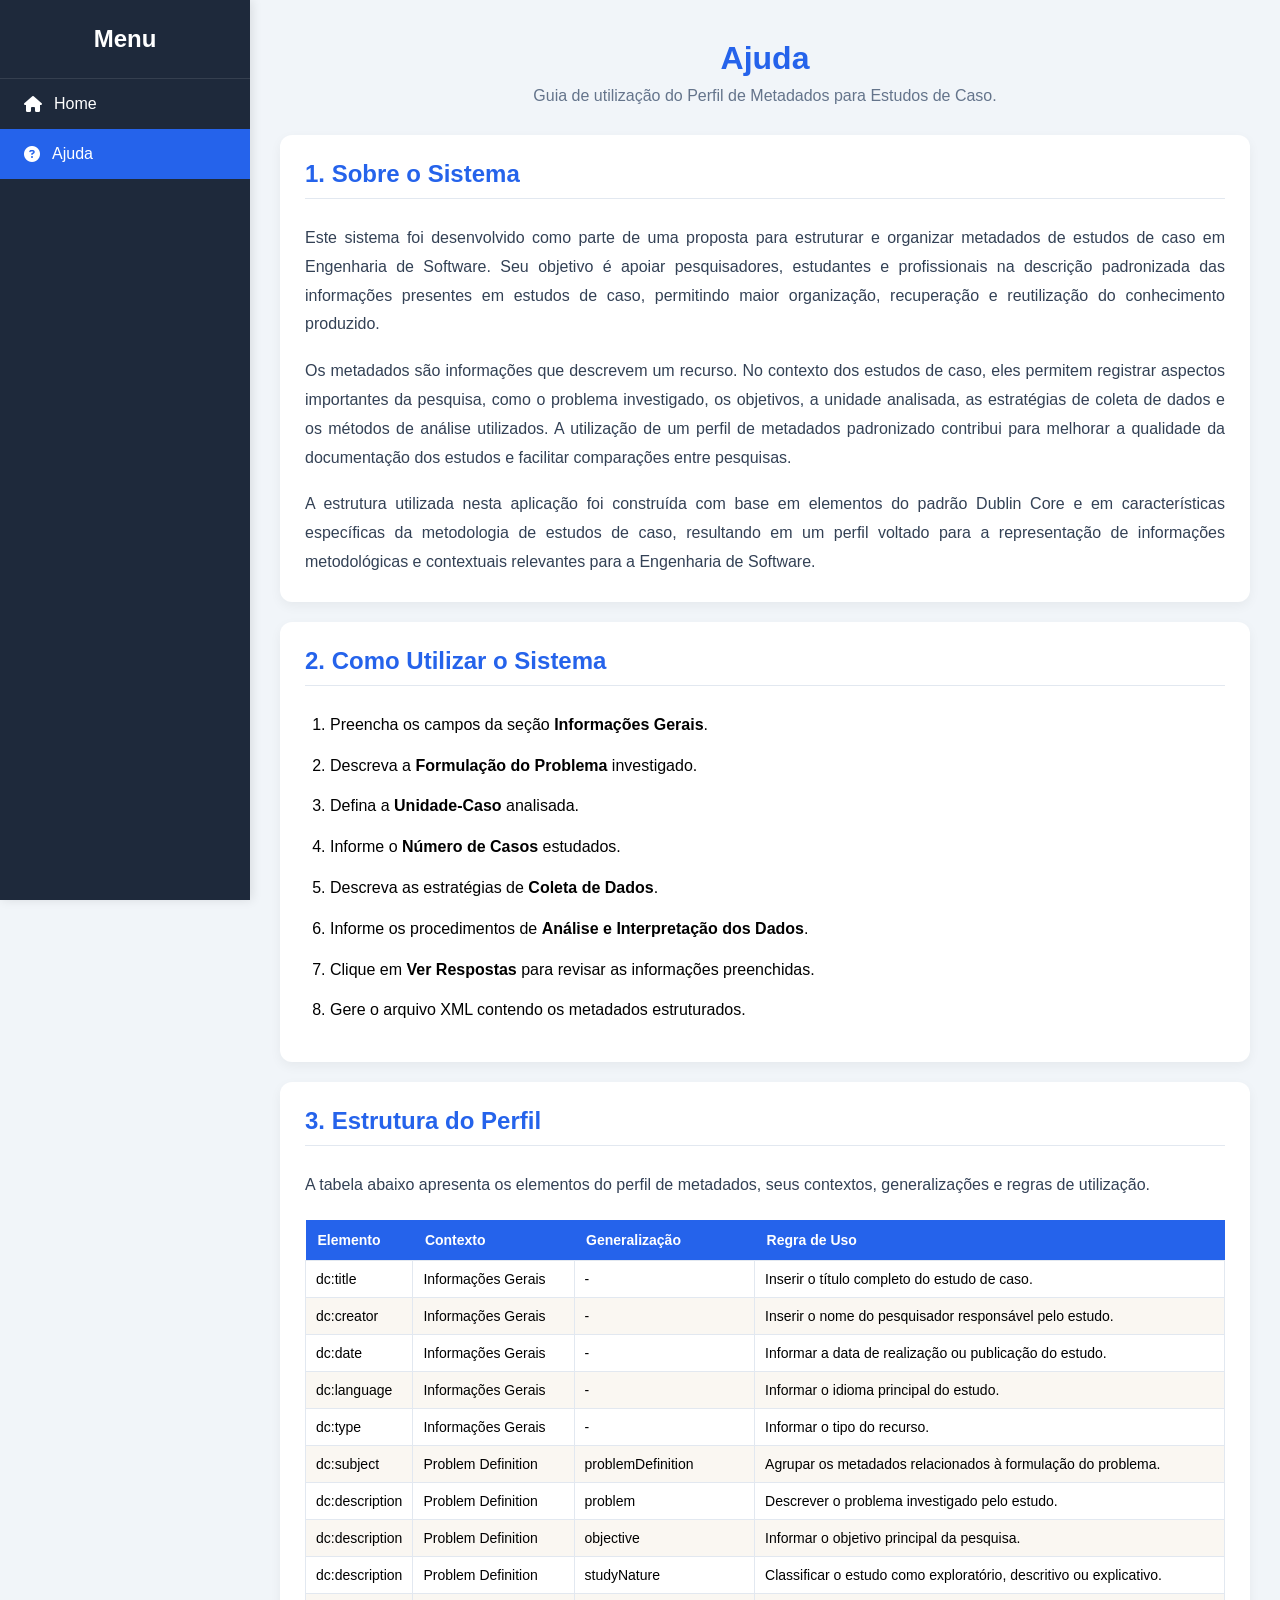
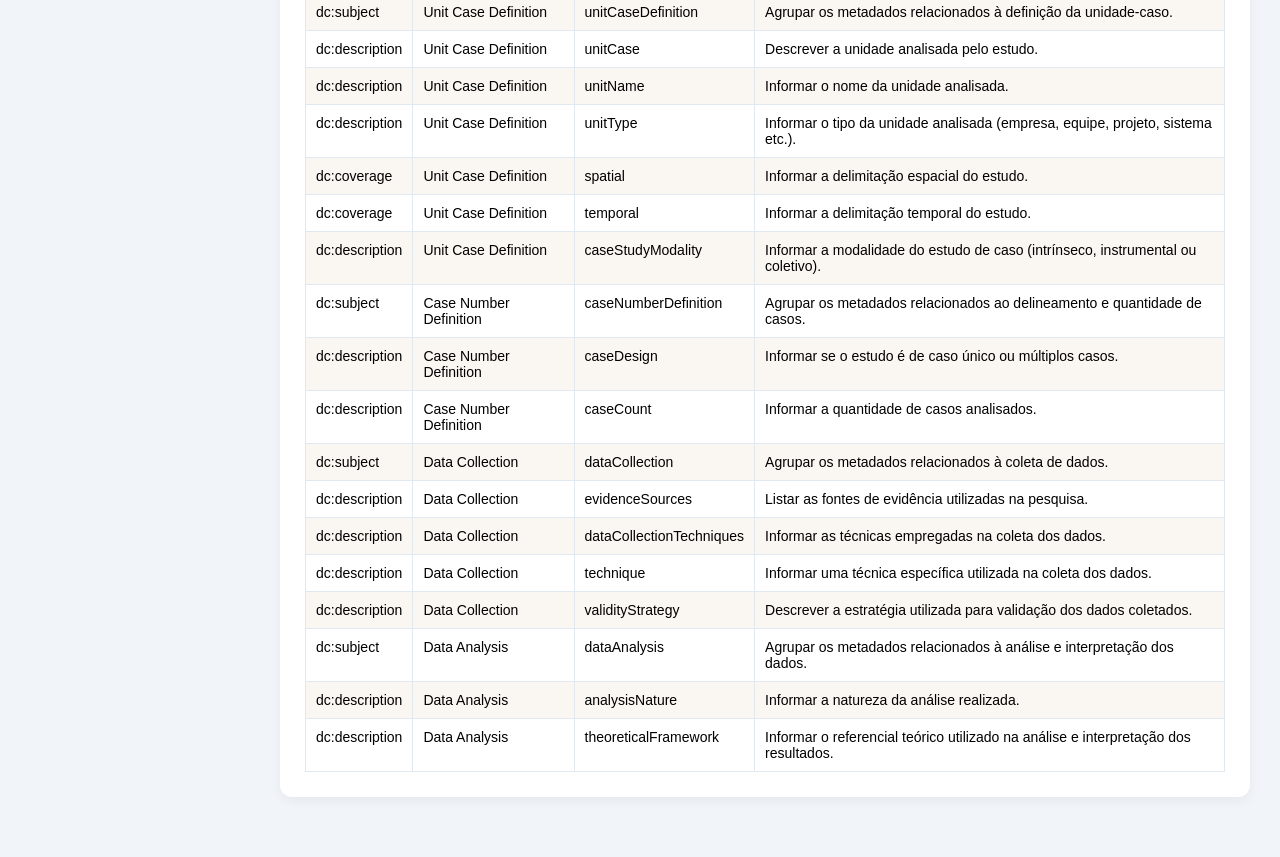
==== ajuda.html @ e1f55492 "add menu lateral e pagina de ajuda" ====
<!DOCTYPE html>
<html lang="pt-BR">

<head>
  <meta charset="UTF-8">
  <meta name="viewport" content="width=device-width, initial-scale=1.0">
  <title>Ajuda - Perfil de Metadados</title>

  <link rel="stylesheet" href="css/styles.css">
  <link rel="stylesheet" href="https://cdnjs.cloudflare.com/ajax/libs/font-awesome/6.5.1/css/all.min.css">
</head>

<body>

  <div class="sidebar">
    <h2>Menu</h2>
    <a href="index.html">
      <i class="fa-solid fa-house"></i>
      Home
    </a>
    <a href="ajuda.html" class="active">
      <i class="fa-solid fa-circle-question"></i>
      Ajuda
    </a>
  </div>

  <div class="main-content">
    <div class="container">

      <header>
        <h1>Ajuda</h1>
        <p>Guia de utilização do Perfil de Metadados para Estudos de Caso.</p>
      </header>

      <!-- SOBRE O SISTEMA -->
      <section class="card">
        <h2>1. Sobre o Sistema</h2>
        <p>
          Este sistema foi desenvolvido como parte de uma proposta para estruturar e organizar
          metadados de estudos de caso em Engenharia de Software. Seu objetivo é apoiar
          pesquisadores, estudantes e profissionais na descrição padronizada das informações
          presentes em estudos de caso, permitindo maior organização, recuperação e reutilização
          do conhecimento produzido.
        </p>
        <br>
        <p>
          Os metadados são informações que descrevem um recurso. No contexto dos estudos de caso,
          eles permitem registrar aspectos importantes da pesquisa, como o problema investigado,
          os objetivos, a unidade analisada, as estratégias de coleta de dados e os métodos de
          análise utilizados. A utilização de um perfil de metadados padronizado contribui para
          melhorar a qualidade da documentação dos estudos e facilitar comparações entre pesquisas.
        </p>
        <br>
        <p>
          A estrutura utilizada nesta aplicação foi construída com base em elementos do padrão
          Dublin Core e em características específicas da metodologia de estudos de caso,
          resultando em um perfil voltado para a representação de informações metodológicas e
          contextuais relevantes para a Engenharia de Software.
        </p>
      </section>

      <!-- COMO UTILIZAR -->
      <section class="card">
        <h2>2. Como Utilizar o Sistema</h2>
        <ol class="help-list">
          <li>Preencha os campos da seção <strong>Informações Gerais</strong>.</li>
          <li>Descreva a <strong>Formulação do Problema</strong> investigado.</li>
          <li>Defina a <strong>Unidade-Caso</strong> analisada.</li>
          <li>Informe o <strong>Número de Casos</strong> estudados.</li>
          <li>Descreva as estratégias de <strong>Coleta de Dados</strong>.</li>
          <li>Informe os procedimentos de <strong>Análise e Interpretação dos Dados</strong>.</li>
          <li>Clique em <strong>Ver Respostas</strong> para revisar as informações preenchidas.</li>
          <li>Gere o arquivo XML contendo os metadados estruturados.</li>
        </ol>
      </section>

      <!-- ESTRUTURA DO PERFIL -->
      <section class="card">
        <h2>3. Estrutura do Perfil</h2>
        <p>
          A tabela abaixo apresenta os elementos do perfil de metadados, seus contextos,
          generalizações e regras de utilização.
        </p>

        <table class="help-table">
          <thead>
            <tr>
              <th>Elemento</th>
              <th>Contexto</th>
              <th>Generalização</th>
              <th>Regra de Uso</th>
            </tr>
          </thead>
          <tbody>
            <tr>
              <td>dc:title</td>
              <td>Informações Gerais</td>
              <td>-</td>
              <td>Inserir o título completo do estudo de caso.</td>
            </tr>
            <tr>
              <td>dc:creator</td>
              <td>Informações Gerais</td>
              <td>-</td>
              <td>Inserir o nome do pesquisador responsável pelo estudo.</td>
            </tr>
            <tr>
              <td>dc:date</td>
              <td>Informações Gerais</td>
              <td>-</td>
              <td>Informar a data de realização ou publicação do estudo.</td>
            </tr>
            <tr>
              <td>dc:language</td>
              <td>Informações Gerais</td>
              <td>-</td>
              <td>Informar o idioma principal do estudo.</td>
            </tr>
            <tr>
              <td>dc:type</td>
              <td>Informações Gerais</td>
              <td>-</td>
              <td>Informar o tipo do recurso.</td>
            </tr>
            <tr>
              <td>dc:subject</td>
              <td>Problem Definition</td>
              <td>problemDefinition</td>
              <td>Agrupar os metadados relacionados à formulação do problema.</td>
            </tr>
            <tr>
              <td>dc:description</td>
              <td>Problem Definition</td>
              <td>problem</td>
              <td>Descrever o problema investigado pelo estudo.</td>
            </tr>
            <tr>
              <td>dc:description</td>
              <td>Problem Definition</td>
              <td>objective</td>
              <td>Informar o objetivo principal da pesquisa.</td>
            </tr>
            <tr>
              <td>dc:description</td>
              <td>Problem Definition</td>
              <td>studyNature</td>
              <td>Classificar o estudo como exploratório, descritivo ou explicativo.</td>
            </tr>
            <tr>
              <td>dc:subject</td>
              <td>Unit Case Definition</td>
              <td>unitCaseDefinition</td>
              <td>Agrupar os metadados relacionados à definição da unidade-caso.</td>
            </tr>
            <tr>
              <td>dc:description</td>
              <td>Unit Case Definition</td>
              <td>unitCase</td>
              <td>Descrever a unidade analisada pelo estudo.</td>
            </tr>
            <tr>
              <td>dc:description</td>
              <td>Unit Case Definition</td>
              <td>unitName</td>
              <td>Informar o nome da unidade analisada.</td>
            </tr>
            <tr>
              <td>dc:description</td>
              <td>Unit Case Definition</td>
              <td>unitType</td>
              <td>Informar o tipo da unidade analisada (empresa, equipe, projeto, sistema etc.).</td>
            </tr>
            <tr>
              <td>dc:coverage</td>
              <td>Unit Case Definition</td>
              <td>spatial</td>
              <td>Informar a delimitação espacial do estudo.</td>
            </tr>
            <tr>
              <td>dc:coverage</td>
              <td>Unit Case Definition</td>
              <td>temporal</td>
              <td>Informar a delimitação temporal do estudo.</td>
            </tr>
            <tr>
              <td>dc:description</td>
              <td>Unit Case Definition</td>
              <td>caseStudyModality</td>
              <td>Informar a modalidade do estudo de caso (intrínseco, instrumental ou coletivo).</td>
            </tr>
            <tr>
              <td>dc:subject</td>
              <td>Case Number Definition</td>
              <td>caseNumberDefinition</td>
              <td>Agrupar os metadados relacionados ao delineamento e quantidade de casos.</td>
            </tr>
            <tr>
              <td>dc:description</td>
              <td>Case Number Definition</td>
              <td>caseDesign</td>
              <td>Informar se o estudo é de caso único ou múltiplos casos.</td>
            </tr>
            <tr>
              <td>dc:description</td>
              <td>Case Number Definition</td>
              <td>caseCount</td>
              <td>Informar a quantidade de casos analisados.</td>
            </tr>
            <tr>
              <td>dc:subject</td>
              <td>Data Collection</td>
              <td>dataCollection</td>
              <td>Agrupar os metadados relacionados à coleta de dados.</td>
            </tr>
            <tr>
              <td>dc:description</td>
              <td>Data Collection</td>
              <td>evidenceSources</td>
              <td>Listar as fontes de evidência utilizadas na pesquisa.</td>
            </tr>
            <tr>
              <td>dc:description</td>
              <td>Data Collection</td>
              <td>dataCollectionTechniques</td>
              <td>Informar as técnicas empregadas na coleta dos dados.</td>
            </tr>
            <tr>
              <td>dc:description</td>
              <td>Data Collection</td>
              <td>technique</td>
              <td>Informar uma técnica específica utilizada na coleta dos dados.</td>
            </tr>
            <tr>
              <td>dc:description</td>
              <td>Data Collection</td>
              <td>validityStrategy</td>
              <td>Descrever a estratégia utilizada para validação dos dados coletados.</td>
            </tr>
            <tr>
              <td>dc:subject</td>
              <td>Data Analysis</td>
              <td>dataAnalysis</td>
              <td>Agrupar os metadados relacionados à análise e interpretação dos dados.</td>
            </tr>
            <tr>
              <td>dc:description</td>
              <td>Data Analysis</td>
              <td>analysisNature</td>
              <td>Informar a natureza da análise realizada.</td>
            </tr>
            <tr>
              <td>dc:description</td>
              <td>Data Analysis</td>
              <td>theoreticalFramework</td>
              <td>Informar o referencial teórico utilizado na análise e interpretação dos resultados.</td>
            </tr>
          </tbody>
        </table>
      </section>

    </div>
  </div>

</body>

</html>
---- css/styles.css ----
*{
    margin:0;
    padding:0;
    box-sizing:border-box;
    font-family:Segoe UI, sans-serif;
}

/* ================================= */
/* BODY */
/* ================================= */

body{
    background:#f1f5f9;
    margin:0;
    padding:0;
}

/* ================================= */
/* MENU LATERAL */
/* ================================= */

.sidebar{
    position:fixed;
    left:0;
    top:0;
    width:250px;
    height:100vh;
    background:#1e293b;
    box-shadow:2px 0 10px rgba(0,0,0,.1);
    z-index:1000;
}

.sidebar h2{
    color:white;
    text-align:center;
    padding:25px 15px;
    border-bottom:1px solid rgba(255,255,255,.1);
}

.sidebar a{
    display:flex;
    align-items:center;
    gap:12px;

    color:white;
    text-decoration:none;

    padding:16px 24px;

    transition:.3s;
}

.sidebar a:hover{
    background:#334155;
}

.sidebar a.active{
    background:#2563eb;
}

/* ================================= */
/* CONTEÚDO PRINCIPAL */
/* ================================= */

.main-content{
    margin-left:250px;
    padding:40px 30px;
}

.container{
    max-width:1100px;
    margin:0 auto;
}

/* ================================= */
/* CABEÇALHO */
/* ================================= */

header{
    text-align:center;
    margin-bottom:30px;
}

header h1{
    color:#2563eb;
    margin-bottom:10px;
}

header p{
    color:#64748b;
}

/* ================================= */
/* CARDS */
/* ================================= */

.card{
    background:white;
    border-radius:12px;
    padding:25px;
    margin-bottom:20px;

    box-shadow:
    0 4px 12px rgba(0,0,0,.05);
}

.card h2{
    color:#2563eb;
    margin-bottom:25px;
    border-bottom:1px solid #e2e8f0;
    padding-bottom:10px;
}

.card p{
    color:#334155;
    line-height:1.8;
    text-align:justify;
}

/* ================================= */
/* CAMPOS */
/* ================================= */

.field{
    margin-bottom:22px;
}

label{
    display:flex;
    align-items:center;
    gap:8px;

    font-weight:600;
    margin-bottom:8px;
}

input,
select,
textarea{

    width:100%;

    padding:12px;

    border:1px solid #cbd5e1;

    border-radius:8px;

    font-size:14px;
}

textarea{
    min-height:120px;
    resize:vertical;
}

input:focus,
select:focus,
textarea:focus{

    outline:none;

    border-color:#2563eb;

    box-shadow:0 0 0 3px rgba(37,99,235,.15);
}

/* ================================= */
/* BOTÕES */
/* ================================= */

.actions{
    display:flex;
    justify-content:center;
    gap:15px;
    flex-wrap:wrap;

    margin-top:35px;
    margin-bottom:50px;
}

.actions button{

    border:none;

    padding:15px 40px;

    border-radius:8px;

    cursor:pointer;

    font-size:16px;
    font-weight:bold;

    transition:.3s;

    display:flex;
    align-items:center;
    gap:10px;
}

#verRespostas{
    background:#2563eb;
    color:white;
}

#verRespostas:hover{
    background:#1d4ed8;
    transform:translateY(-2px);
}

#generateXML{
    background:#16a34a;
    color:white;
}

#generateXML:hover{
    background:#15803d;
    transform:translateY(-2px);
}

#voltarFormulario{
    background:#2563eb;
    color:white;
}

#voltarFormulario:hover{
    background:#1d4ed8;
    transform:translateY(-2px);
}

/* ================================= */
/* TOOLTIP */
/* ================================= */

.tooltip{

    position:relative;

    color:#2563eb;

    cursor:pointer;
}

.tooltip i{
    font-size:14px;
}

.tooltip-text{

    visibility:hidden;

    opacity:0;

    position:absolute;

    width:260px;

    background:#1e293b;

    color:white;

    text-align:left;

    padding:10px;

    border-radius:8px;

    font-size:13px;
    font-weight:normal;

    left:50%;
    bottom:140%;

    transform:translateX(-50%);

    transition:.3s;

    z-index:999;
}

.tooltip:hover .tooltip-text{

    visibility:visible;
    opacity:1;
}

/* ================================= */
/* REVISÃO */
/* ================================= */

.review-container{

    background:white;

    padding:25px;

    border-radius:12px;

    box-shadow:
    0 4px 12px rgba(0,0,0,.05);

    margin-bottom:20px;
}

.review-container h2{

    color:#2563eb;

    margin-bottom:20px;
}

.review-field{
    margin-bottom:20px;
}

.review-field label{

    display:block;

    margin-bottom:6px;

    font-weight:600;

    color:#334155;
}

.review-field textarea{
    min-height:80px;
}

/* ================================= */
/* AJUDA */
/* ================================= */

.help-list{
    margin-left:25px;
    margin-top:15px;
}

.help-list li{
    margin-bottom:12px;
    line-height:1.8;
}

/* ================================= */
/* TABELA */
/* ================================= */

.help-table{
    width:100%;
    border-collapse:collapse;
    margin-top:20px;
    font-size:14px;
}

.help-table th{
    background:#2563eb;
    color:white;
    padding:12px;
    text-align:left;
}

.help-table td{
    border:1px solid #e2e8f0;
    padding:10px;
    vertical-align:top;
}

.help-table tr:nth-child(even){
    background:#faf7f2;
}

.help-table tr:hover{
    background:#fef3c7;
}

/* ================================= */
/* RESPONSIVIDADE */
/* ================================= */

@media(max-width:768px){

    .sidebar{
        width:100%;
        height:auto;
        position:relative;
    }

    .main-content{
        margin-left:0;
        padding:20px;
    }

    .actions{
        flex-direction:column;
    }

    .actions button{
        width:100%;
        justify-content:center;
    }

    .tooltip-text{
        width:220px;
    }

    .help-table{
        display:block;
        overflow-x:auto;
        white-space:nowrap;
    }
}
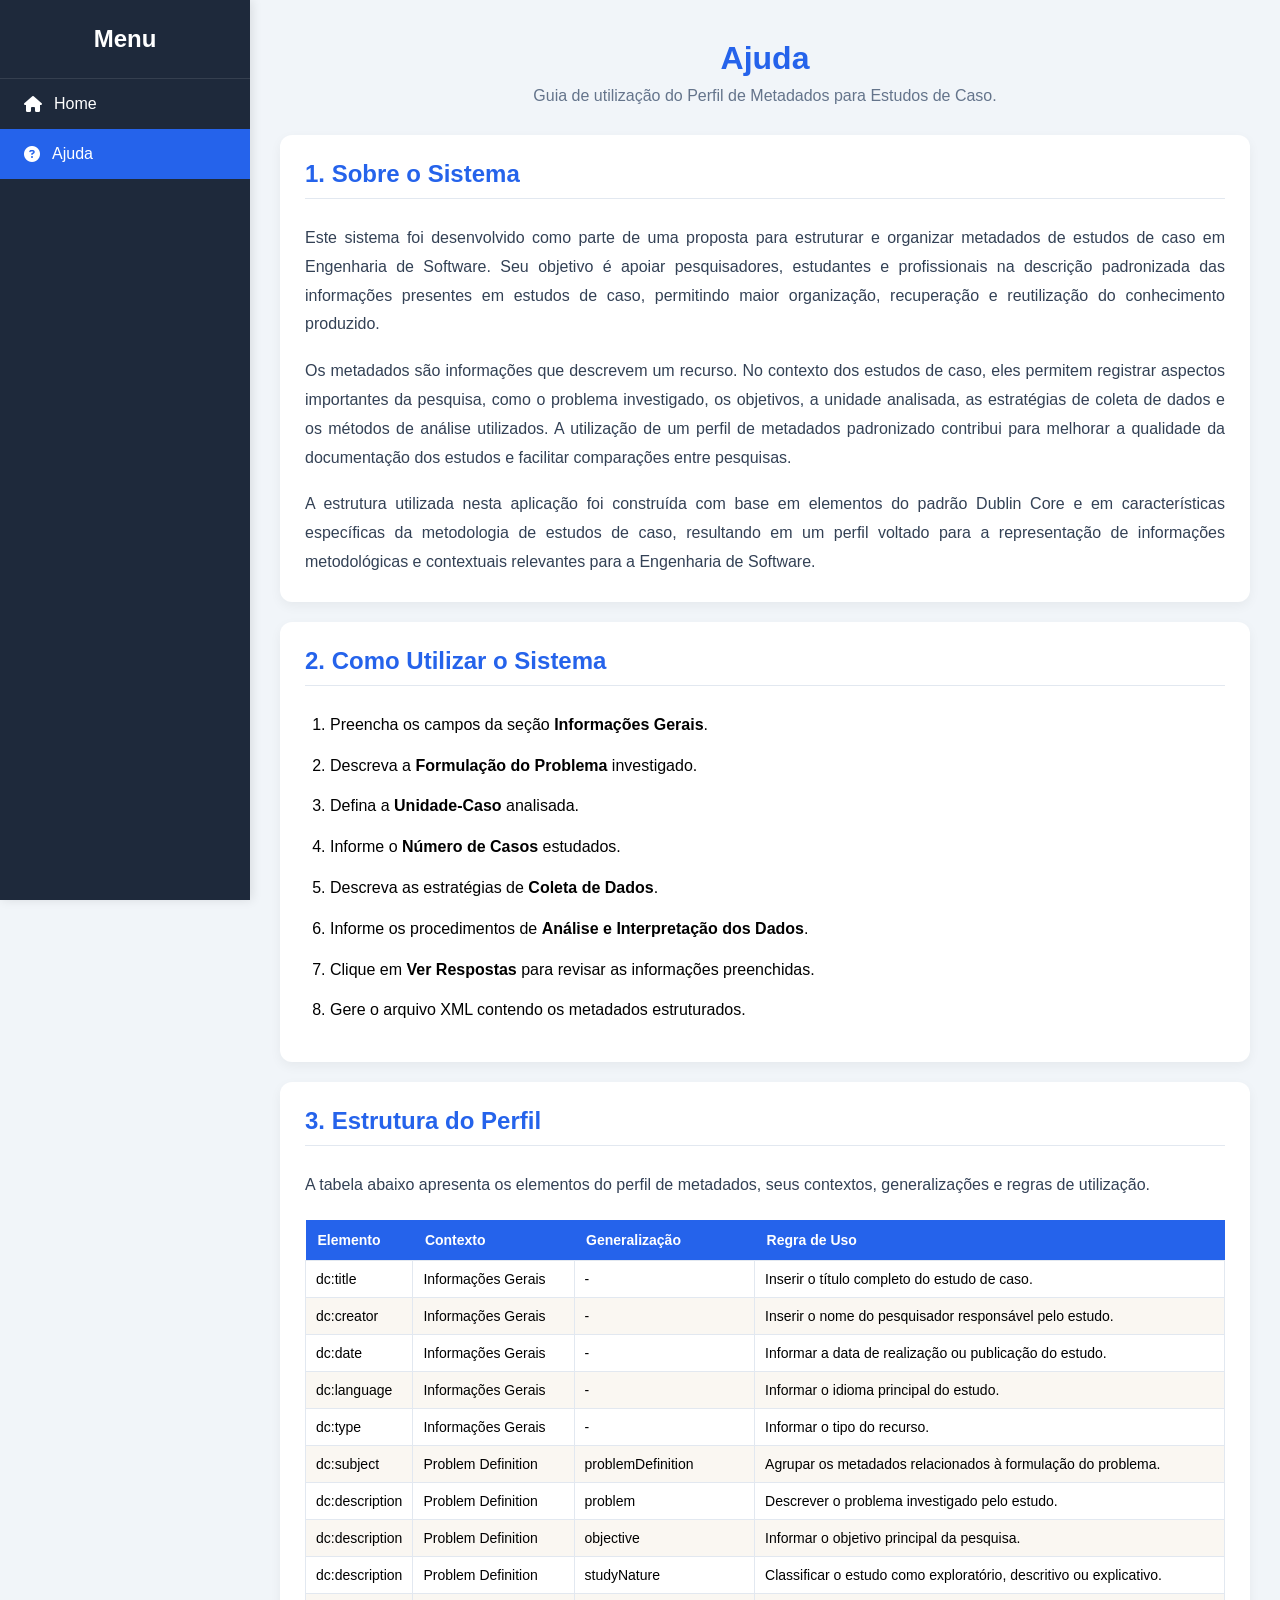
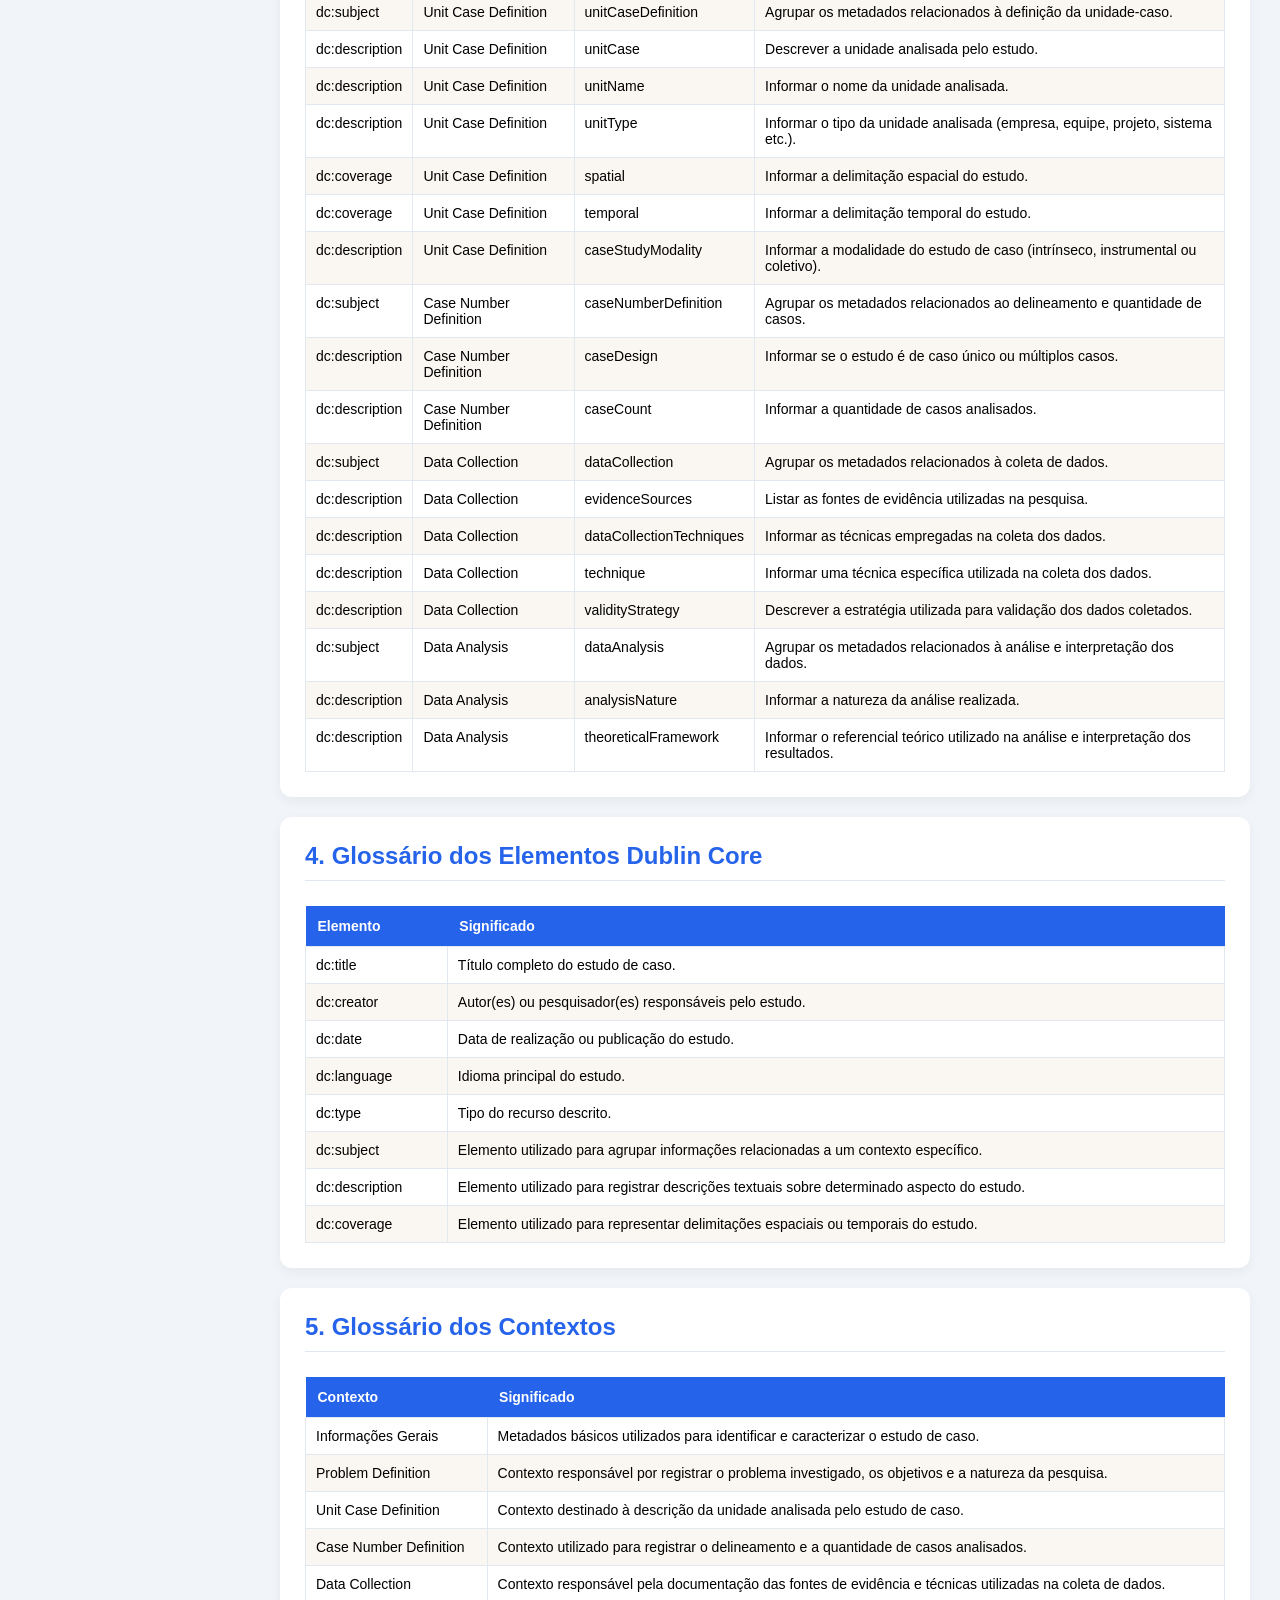
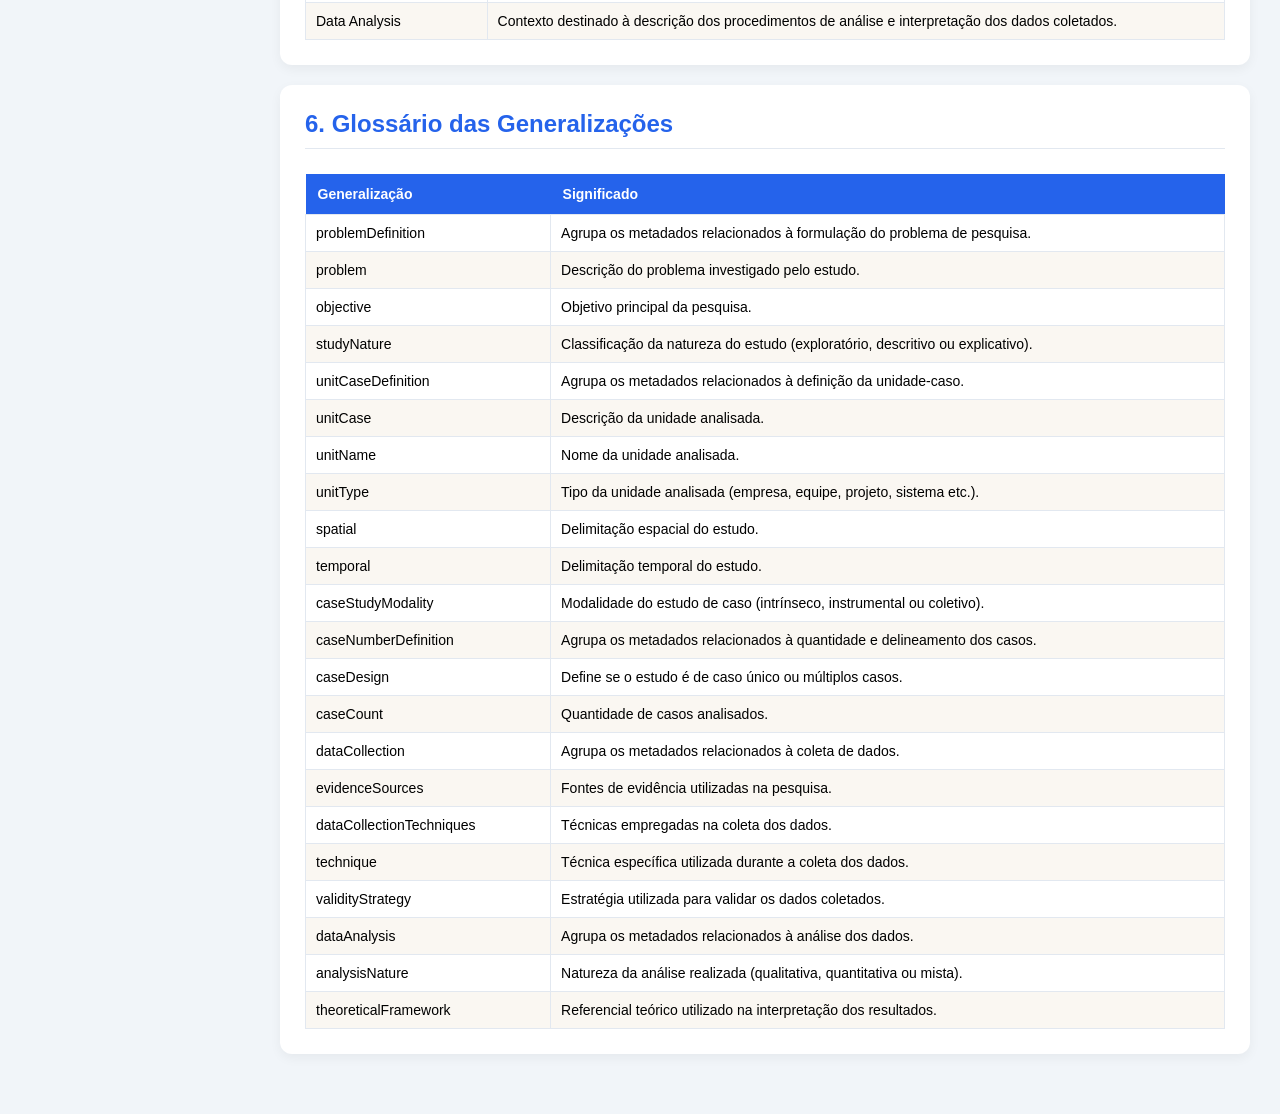
==== commit a3c2310c: "mais informacoes sobre a estrutura do perfil" ====
--- a/ajuda.html
+++ b/ajuda.html
@@ -258,6 +258,195 @@
         </table>
       </section>
 
+      <section class="card">
+        <h2>4. Glossário dos Elementos Dublin Core</h2>
+
+        <table class="help-table">
+          <thead>
+            <tr>
+                <th>Elemento</th>
+                <th>Significado</th>
+            </tr>
+          </thead>
+          <tbody>
+            <tr>
+                <td>dc:title</td>
+                <td>Título completo do estudo de caso.</td>
+            </tr>
+            <tr>
+                <td>dc:creator</td>
+                <td>Autor(es) ou pesquisador(es) responsáveis pelo estudo.</td>
+            </tr>
+            <tr>
+                <td>dc:date</td>
+                <td>Data de realização ou publicação do estudo.</td>
+            </tr>
+            <tr>
+                <td>dc:language</td>
+                <td>Idioma principal do estudo.</td>
+            </tr>
+            <tr>
+                <td>dc:type</td>
+                <td>Tipo do recurso descrito.</td>
+            </tr>
+            <tr>
+                <td>dc:subject</td>
+                <td>Elemento utilizado para agrupar informações relacionadas a um contexto específico.</td>
+            </tr>
+            <tr>
+                <td>dc:description</td>
+                <td>Elemento utilizado para registrar descrições textuais sobre determinado aspecto do estudo.</td>
+            </tr>
+            <tr>
+                <td>dc:coverage</td>
+                <td>Elemento utilizado para representar delimitações espaciais ou temporais do estudo.</td>
+            </tr>
+        </tbody>
+        </table>
+      </section>
+
+      <section class="card">
+        <h2>5. Glossário dos Contextos</h2>
+
+        <table class="help-table">
+          <thead>
+            <tr>
+              <th>Contexto</th>
+              <th>Significado</th>
+            </tr>
+          </thead>
+          <tbody>
+            <tr>
+              <td>Informações Gerais</td>
+              <td>Metadados básicos utilizados para identificar e caracterizar o estudo de caso.</td>
+            </tr>  
+            <tr>
+                <td>Problem Definition</td>
+                <td>Contexto responsável por registrar o problema investigado, os objetivos e a natureza da pesquisa.</td>
+            </tr>
+            <tr>
+                <td>Unit Case Definition</td>
+                <td>Contexto destinado à descrição da unidade analisada pelo estudo de caso.</td>
+            </tr>
+            <tr>
+                <td>Case Number Definition</td>
+                <td>Contexto utilizado para registrar o delineamento e a quantidade de casos analisados.</td>
+            </tr>
+            <tr>
+                <td>Data Collection</td>
+                <td>Contexto responsável pela documentação das fontes de evidência e técnicas utilizadas na coleta de dados.</td>
+            </tr>
+            <tr>
+                <td>Data Analysis</td>
+                <td>Contexto destinado à descrição dos procedimentos de análise e interpretação dos dados coletados.</td>
+            </tr>
+          </tbody>
+        </table>
+      </section>
+
+      <section class="card">
+        <h2>6. Glossário das Generalizações</h2>
+
+        <table class="help-table">
+          <thead>
+            <tr>
+              <th>Generalização</th>
+              <th>Significado</th>
+            </tr>
+          </thead>
+          <tbody>
+            <tr>
+                <td>problemDefinition</td>
+                <td>Agrupa os metadados relacionados à formulação do problema de pesquisa.</td>
+            </tr>
+            <tr>
+                <td>problem</td>
+                <td>Descrição do problema investigado pelo estudo.</td>
+            </tr>
+            <tr>
+                <td>objective</td>
+                <td>Objetivo principal da pesquisa.</td>
+            </tr>
+            <tr>
+                <td>studyNature</td>
+                <td>Classificação da natureza do estudo (exploratório, descritivo ou explicativo).</td>
+            </tr>
+            <tr>
+                <td>unitCaseDefinition</td>
+                <td>Agrupa os metadados relacionados à definição da unidade-caso.</td>
+            </tr>
+            <tr>
+                <td>unitCase</td>
+                <td>Descrição da unidade analisada.</td>
+            </tr>
+            <tr>
+                <td>unitName</td>
+                <td>Nome da unidade analisada.</td>
+            </tr>
+            <tr>
+                <td>unitType</td>
+                <td>Tipo da unidade analisada (empresa, equipe, projeto, sistema etc.).</td>
+            </tr>
+            <tr>
+                <td>spatial</td>
+                <td>Delimitação espacial do estudo.</td>
+            </tr>
+            <tr>
+                <td>temporal</td>
+                <td>Delimitação temporal do estudo.</td>
+            </tr>
+            <tr>
+                <td>caseStudyModality</td>
+                <td>Modalidade do estudo de caso (intrínseco, instrumental ou coletivo).</td>
+            </tr>
+            <tr>
+                <td>caseNumberDefinition</td>
+                <td>Agrupa os metadados relacionados à quantidade e delineamento dos casos.</td>
+            </tr>
+            <tr>
+                <td>caseDesign</td>
+                <td>Define se o estudo é de caso único ou múltiplos casos.</td>
+            </tr>
+            <tr>
+                <td>caseCount</td>
+                <td>Quantidade de casos analisados.</td>
+            </tr>
+            <tr>
+                <td>dataCollection</td>
+                <td>Agrupa os metadados relacionados à coleta de dados.</td>
+            </tr>
+            <tr>
+                <td>evidenceSources</td>
+                <td>Fontes de evidência utilizadas na pesquisa.</td>
+            </tr>
+            <tr>
+                <td>dataCollectionTechniques</td>
+                <td>Técnicas empregadas na coleta dos dados.</td>
+            </tr>
+            <tr>
+                <td>technique</td>
+                <td>Técnica específica utilizada durante a coleta dos dados.</td>
+            </tr>
+            <tr>
+                <td>validityStrategy</td>
+                <td>Estratégia utilizada para validar os dados coletados.</td>
+            </tr>
+            <tr>
+                <td>dataAnalysis</td>
+                <td>Agrupa os metadados relacionados à análise dos dados.</td>
+            </tr>
+            <tr>
+                <td>analysisNature</td>
+                <td>Natureza da análise realizada (qualitativa, quantitativa ou mista).</td>
+            </tr>
+            <tr>
+                <td>theoreticalFramework</td>
+                <td>Referencial teórico utilizado na interpretação dos resultados.</td>
+            </tr>
+          </tbody>
+        </table>
+      </section>
+
     </div>
   </div>
 
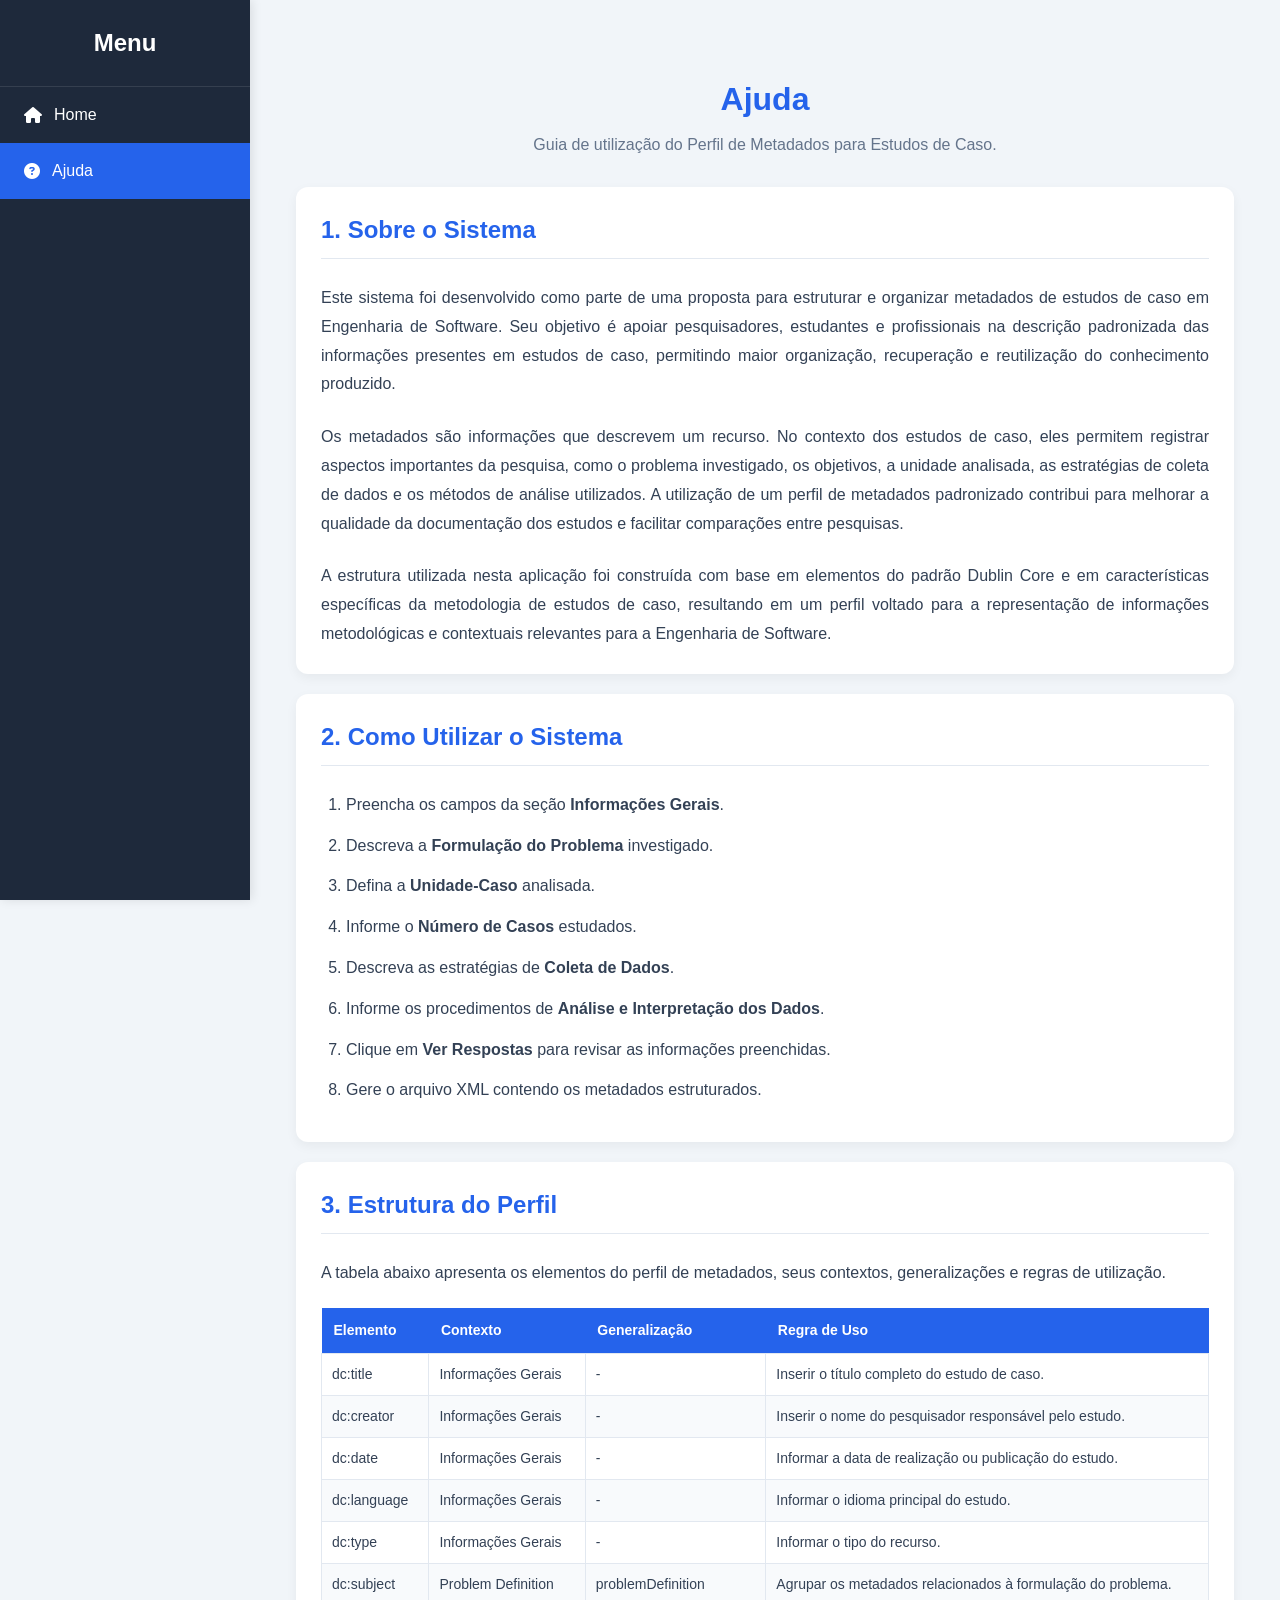
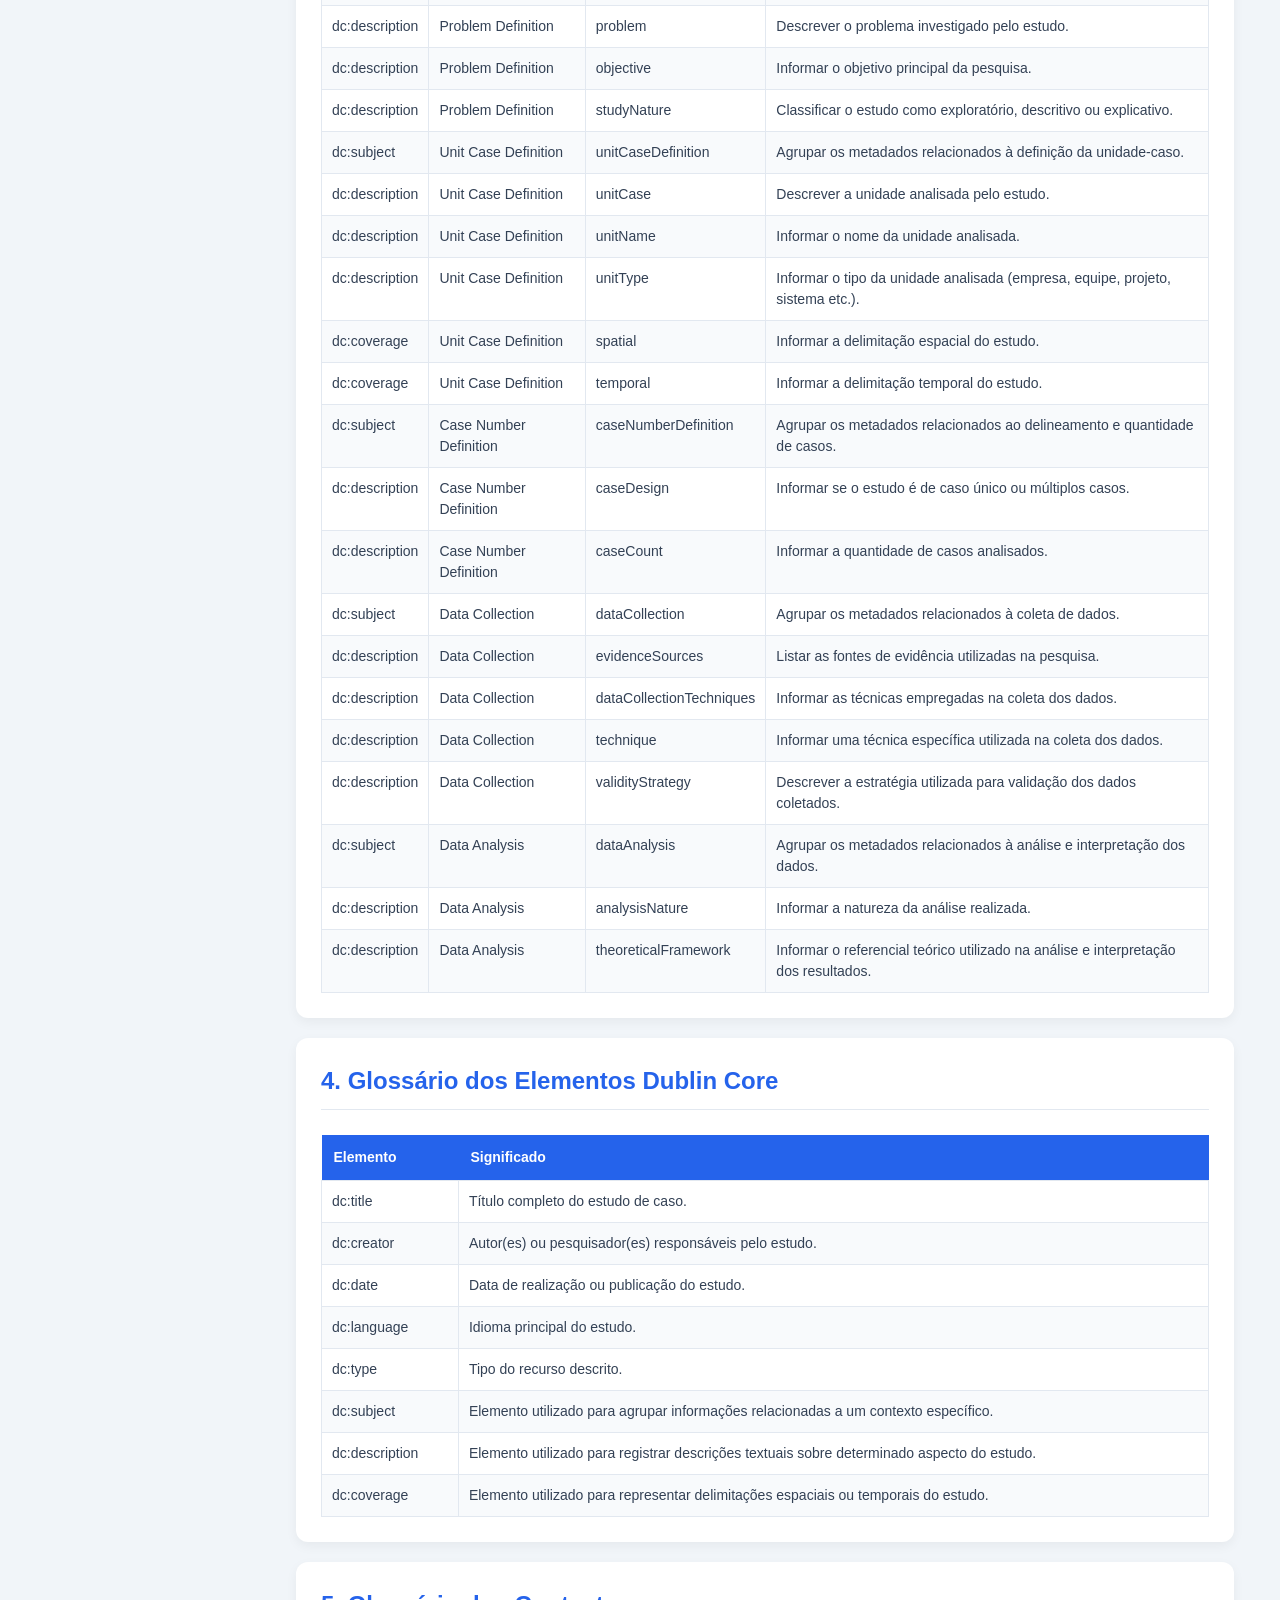
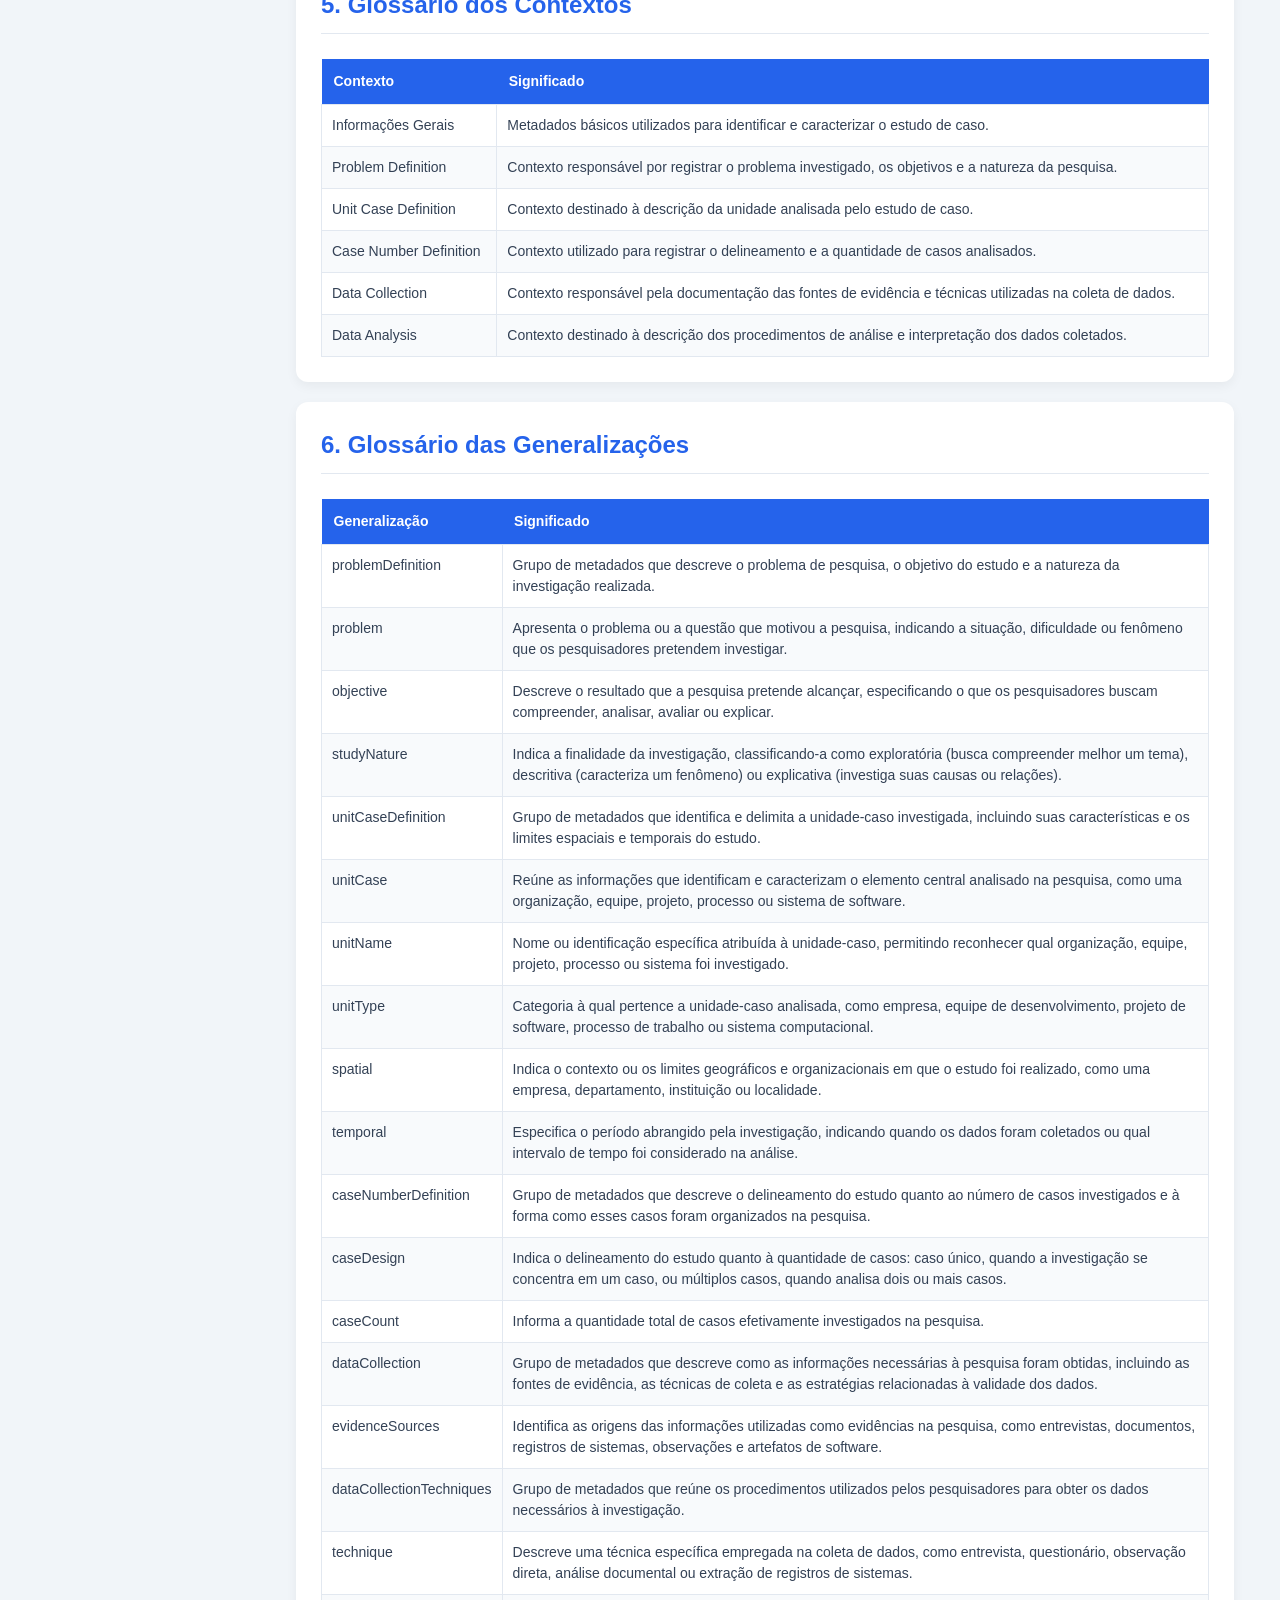
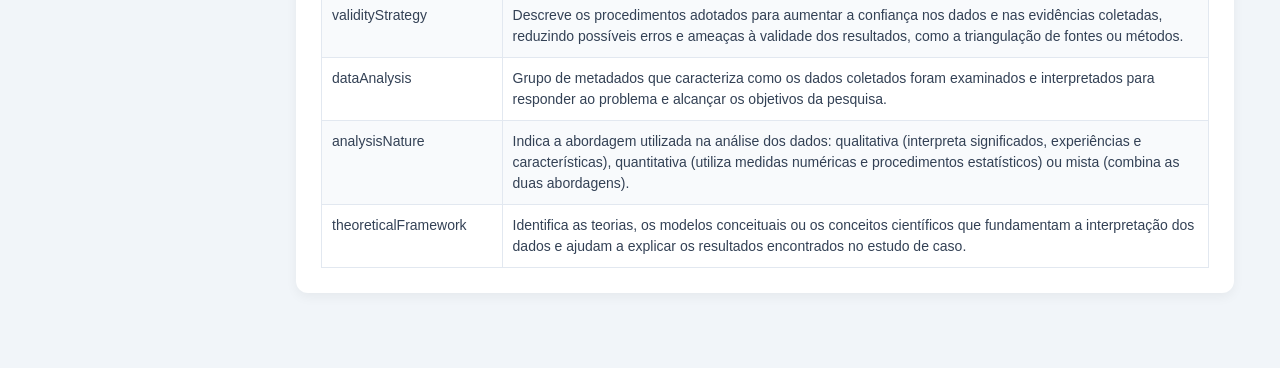
==== commit dc91feb9: "novas funcionalidades e ajustes" ====
--- a/ajuda.html
+++ b/ajuda.html
@@ -183,12 +183,6 @@
               <td>Informar a delimitação temporal do estudo.</td>
             </tr>
             <tr>
-              <td>dc:description</td>
-              <td>Unit Case Definition</td>
-              <td>caseStudyModality</td>
-              <td>Informar a modalidade do estudo de caso (intrínseco, instrumental ou coletivo).</td>
-            </tr>
-            <tr>
               <td>dc:subject</td>
               <td>Case Number Definition</td>
               <td>caseNumberDefinition</td>
@@ -357,93 +351,89 @@
           <tbody>
             <tr>
                 <td>problemDefinition</td>
-                <td>Agrupa os metadados relacionados à formulação do problema de pesquisa.</td>
+                <td>Grupo de metadados que descreve o problema de pesquisa, o objetivo do estudo e a natureza da investigação realizada.</td>
             </tr>
             <tr>
                 <td>problem</td>
-                <td>Descrição do problema investigado pelo estudo.</td>
+                <td>Apresenta o problema ou a questão que motivou a pesquisa, indicando a situação, dificuldade ou fenômeno que os pesquisadores pretendem investigar.</td>
             </tr>
             <tr>
                 <td>objective</td>
-                <td>Objetivo principal da pesquisa.</td>
+                <td>Descreve o resultado que a pesquisa pretende alcançar, especificando o que os pesquisadores buscam compreender, analisar, avaliar ou explicar.</td>
             </tr>
             <tr>
                 <td>studyNature</td>
-                <td>Classificação da natureza do estudo (exploratório, descritivo ou explicativo).</td>
+                <td>Indica a finalidade da investigação, classificando-a como exploratória (busca compreender melhor um tema), descritiva (caracteriza um fenômeno) ou explicativa (investiga suas causas ou relações).</td>
             </tr>
             <tr>
                 <td>unitCaseDefinition</td>
-                <td>Agrupa os metadados relacionados à definição da unidade-caso.</td>
+                <td>Grupo de metadados que identifica e delimita a unidade-caso investigada, incluindo suas características e os limites espaciais e temporais do estudo.</td>
             </tr>
             <tr>
                 <td>unitCase</td>
-                <td>Descrição da unidade analisada.</td>
+                <td>Reúne as informações que identificam e caracterizam o elemento central analisado na pesquisa, como uma organização, equipe, projeto, processo ou sistema de software.</td>
             </tr>
             <tr>
                 <td>unitName</td>
-                <td>Nome da unidade analisada.</td>
+                <td>Nome ou identificação específica atribuída à unidade-caso, permitindo reconhecer qual organização, equipe, projeto, processo ou sistema foi investigado.</td>
             </tr>
             <tr>
                 <td>unitType</td>
-                <td>Tipo da unidade analisada (empresa, equipe, projeto, sistema etc.).</td>
+                <td>Categoria à qual pertence a unidade-caso analisada, como empresa, equipe de desenvolvimento, projeto de software, processo de trabalho ou sistema computacional.</td>
             </tr>
             <tr>
                 <td>spatial</td>
-                <td>Delimitação espacial do estudo.</td>
+                <td>Indica o contexto ou os limites geográficos e organizacionais em que o estudo foi realizado, como uma empresa, departamento, instituição ou localidade.</td>
             </tr>
             <tr>
                 <td>temporal</td>
-                <td>Delimitação temporal do estudo.</td>
-            </tr>
-            <tr>
-                <td>caseStudyModality</td>
-                <td>Modalidade do estudo de caso (intrínseco, instrumental ou coletivo).</td>
+                <td>Especifica o período abrangido pela investigação, indicando quando os dados foram coletados ou qual intervalo de tempo foi considerado na análise.</td>
             </tr>
             <tr>
                 <td>caseNumberDefinition</td>
-                <td>Agrupa os metadados relacionados à quantidade e delineamento dos casos.</td>
+                <td>Grupo de metadados que descreve o delineamento do estudo quanto ao número de casos investigados e à forma como esses casos foram organizados na pesquisa.</td>
             </tr>
             <tr>
                 <td>caseDesign</td>
-                <td>Define se o estudo é de caso único ou múltiplos casos.</td>
+                <td>Indica o delineamento do estudo quanto à quantidade de casos: caso único, quando a investigação se concentra em um caso, ou múltiplos casos, quando analisa dois ou mais casos.</td>
             </tr>
             <tr>
                 <td>caseCount</td>
-                <td>Quantidade de casos analisados.</td>
+                <td>Informa a quantidade total de casos efetivamente investigados na pesquisa.</td>
             </tr>
             <tr>
                 <td>dataCollection</td>
-                <td>Agrupa os metadados relacionados à coleta de dados.</td>
+                <td>Grupo de metadados que descreve como as informações necessárias à pesquisa foram obtidas, incluindo as fontes de evidência, as técnicas de coleta e as estratégias relacionadas à validade dos dados.</td>
             </tr>
             <tr>
                 <td>evidenceSources</td>
-                <td>Fontes de evidência utilizadas na pesquisa.</td>
+                <td>Identifica as origens das informações utilizadas como evidências na pesquisa, como entrevistas, documentos, registros de sistemas, observações e artefatos de software.</td>
             </tr>
             <tr>
                 <td>dataCollectionTechniques</td>
-                <td>Técnicas empregadas na coleta dos dados.</td>
+                <td>Grupo de metadados que reúne os procedimentos utilizados pelos pesquisadores para obter os dados necessários à investigação.</td>
             </tr>
             <tr>
                 <td>technique</td>
-                <td>Técnica específica utilizada durante a coleta dos dados.</td>
+                <td>Descreve uma técnica específica empregada na coleta de dados, como entrevista, questionário, observação direta, análise documental ou extração de registros de sistemas.</td>
             </tr>
             <tr>
                 <td>validityStrategy</td>
-                <td>Estratégia utilizada para validar os dados coletados.</td>
+                <td>Descreve os procedimentos adotados para aumentar a confiança nos dados e nas evidências coletadas, reduzindo possíveis erros e ameaças à validade dos resultados, como a triangulação de fontes ou métodos.</td>
             </tr>
             <tr>
                 <td>dataAnalysis</td>
-                <td>Agrupa os metadados relacionados à análise dos dados.</td>
+                <td>Grupo de metadados que caracteriza como os dados coletados foram examinados e interpretados para responder ao problema e alcançar os objetivos da pesquisa.</td>
             </tr>
             <tr>
                 <td>analysisNature</td>
-                <td>Natureza da análise realizada (qualitativa, quantitativa ou mista).</td>
+                <td>Indica a abordagem utilizada na análise dos dados: qualitativa (interpreta significados, experiências e características), quantitativa (utiliza medidas numéricas e procedimentos estatísticos) ou mista (combina as duas abordagens).</td>
             </tr>
             <tr>
                 <td>theoreticalFramework</td>
-                <td>Referencial teórico utilizado na interpretação dos resultados.</td>
-            </tr>
-          </tbody>
+                <td>Identifica as teorias, os modelos conceituais ou os conceitos científicos que fundamentam a interpretação dos dados e ajudam a explicar os resultados encontrados no estudo de caso.</td>
+            </tr>
+        </tbody>
         </table>
       </section>
 
--- a/css/styles.css
+++ b/css/styles.css
@@ -1,413 +1,477 @@
-*{
-    margin:0;
-    padding:0;
-    box-sizing:border-box;
-    font-family:Segoe UI, sans-serif;
+
+* {
+    margin: 0;
+    padding: 0;
+    box-sizing: border-box;
+    font-family: "Segoe UI", sans-serif;
 }
 
 /* ================================= */
 /* BODY */
 /* ================================= */
 
-body{
-    background:#f1f5f9;
-    margin:0;
-    padding:0;
+body {
+    background: #f1f5f9;
+    margin: 0;
+    padding: 0;
+    color: #334155;
+    line-height: 1.5;
 }
 
 /* ================================= */
 /* MENU LATERAL */
 /* ================================= */
 
-.sidebar{
-    position:fixed;
-    left:0;
-    top:0;
-    width:250px;
-    height:100vh;
-    background:#1e293b;
-    box-shadow:2px 0 10px rgba(0,0,0,.1);
-    z-index:1000;
-}
-
-.sidebar h2{
-    color:white;
-    text-align:center;
-    padding:25px 15px;
-    border-bottom:1px solid rgba(255,255,255,.1);
-}
-
-.sidebar a{
-    display:flex;
-    align-items:center;
-    gap:12px;
-
-    color:white;
-    text-decoration:none;
-
-    padding:16px 24px;
-
-    transition:.3s;
-}
-
-.sidebar a:hover{
-    background:#334155;
-}
-
-.sidebar a.active{
-    background:#2563eb;
+.sidebar {
+    position: fixed;
+    left: 0;
+    top: 0;
+    width: 250px;
+    height: 100vh;
+    background: #1e293b;
+    box-shadow: 2px 0 10px rgba(0, 0, 0, .1);
+    z-index: 1000;
+}
+
+.sidebar h2 {
+    color: white;
+    text-align: center;
+    padding: 25px 15px;
+    border-bottom: 1px solid rgba(255, 255, 255, .1);
+}
+
+.sidebar a {
+    display: flex;
+    align-items: center;
+    gap: 12px;
+    color: white;
+    text-decoration: none;
+    padding: 16px 24px;
+    transition: background .3s;
+}
+
+.sidebar a:hover {
+    background: #334155;
+}
+
+.sidebar a.active {
+    background: #2563eb;
 }
 
 /* ================================= */
 /* CONTEÚDO PRINCIPAL */
 /* ================================= */
 
-.main-content{
-    margin-left:250px;
-    padding:40px 30px;
-}
-
-.container{
-    max-width:1100px;
-    margin:0 auto;
+.main-content {
+    margin-left: 250px;
+    padding: 40px 30px;
+}
+
+.container {
+    width: min(100% - 32px, 1100px);
+    margin: 35px auto;
 }
 
 /* ================================= */
 /* CABEÇALHO */
 /* ================================= */
 
-header{
-    text-align:center;
-    margin-bottom:30px;
-}
-
-header h1{
-    color:#2563eb;
-    margin-bottom:10px;
-}
-
-header p{
-    color:#64748b;
+header {
+    text-align: center;
+    margin-bottom: 30px;
+}
+
+header h1 {
+    color: #2563eb;
+    margin-bottom: 10px;
+    font-size: clamp(1.6rem, 3vw, 2rem);
+}
+
+header p {
+    color: #64748b;
 }
 
 /* ================================= */
 /* CARDS */
 /* ================================= */
 
-.card{
-    background:white;
-    border-radius:12px;
-    padding:25px;
-    margin-bottom:20px;
-
-    box-shadow:
-    0 4px 12px rgba(0,0,0,.05);
-}
-
-.card h2{
-    color:#2563eb;
-    margin-bottom:25px;
-    border-bottom:1px solid #e2e8f0;
-    padding-bottom:10px;
-}
-
-.card p{
-    color:#334155;
-    line-height:1.8;
-    text-align:justify;
-}
-
-/* ================================= */
-/* CAMPOS */
-/* ================================= */
-
-.field{
-    margin-bottom:22px;
-}
-
-label{
-    display:flex;
-    align-items:center;
-    gap:8px;
-
-    font-weight:600;
-    margin-bottom:8px;
-}
-
-input,
-select,
-textarea{
-
-    width:100%;
-
-    padding:12px;
-
-    border:1px solid #cbd5e1;
-
-    border-radius:8px;
-
-    font-size:14px;
-}
-
-textarea{
-    min-height:120px;
-    resize:vertical;
-}
-
-input:focus,
-select:focus,
-textarea:focus{
-
-    outline:none;
-
-    border-color:#2563eb;
-
-    box-shadow:0 0 0 3px rgba(37,99,235,.15);
+.card {
+    background: white;
+    border-radius: 12px;
+    padding: 25px;
+    margin-bottom: 20px;
+    box-shadow: 0 4px 12px rgba(0, 0, 0, .05);
+}
+
+.card h2 {
+    color: #2563eb;
+    margin-bottom: 25px;
+    border-bottom: 1px solid #e2e8f0;
+    padding-bottom: 10px;
+}
+
+.card p {
+    color: #334155;
+    line-height: 1.8;
+    text-align: justify;
+}
+
+/* ================================= */
+/* CAMPOS DO FORMULÁRIO */
+/* ================================= */
+
+.field {
+    margin-bottom: 22px;
+}
+
+.field > label {
+    display: flex;
+    align-items: center;
+    gap: 8px;
+    font-weight: 600;
+    margin-bottom: 8px;
+}
+
+.field input:not([type="checkbox"]),
+.field select,
+.field textarea {
+    width: 100%;
+    padding: 12px;
+    border: 1px solid #cbd5e1;
+    border-radius: 8px;
+    font-size: 14px;
+    background: white;
+    color: #334155;
+}
+
+.field textarea {
+    min-height: 120px;
+    resize: vertical;
+}
+
+.field input:focus,
+.field select:focus,
+.field textarea:focus {
+    outline: none;
+    border-color: #2563eb;
+    box-shadow: 0 0 0 3px rgba(37, 99, 235, .15);
 }
 
 /* ================================= */
 /* BOTÕES */
 /* ================================= */
 
-.actions{
-    display:flex;
-    justify-content:center;
-    gap:15px;
-    flex-wrap:wrap;
-
-    margin-top:35px;
-    margin-bottom:50px;
-}
-
-.actions button{
-
-    border:none;
-
-    padding:15px 40px;
-
-    border-radius:8px;
-
-    cursor:pointer;
-
-    font-size:16px;
-    font-weight:bold;
-
-    transition:.3s;
-
-    display:flex;
-    align-items:center;
-    gap:10px;
-}
-
-#verRespostas{
-    background:#2563eb;
-    color:white;
-}
-
-#verRespostas:hover{
-    background:#1d4ed8;
-    transform:translateY(-2px);
-}
-
-#generateXML{
-    background:#16a34a;
-    color:white;
-}
-
-#generateXML:hover{
-    background:#15803d;
-    transform:translateY(-2px);
-}
-
-#voltarFormulario{
-    background:#2563eb;
-    color:white;
-}
-
-#voltarFormulario:hover{
-    background:#1d4ed8;
-    transform:translateY(-2px);
+.actions {
+    display: flex;
+    justify-content: center;
+    gap: 15px;
+    flex-wrap: wrap;
+    margin-top: 35px;
+    margin-bottom: 50px;
+}
+
+.actions button {
+    border: none;
+    padding: 14px 32px;
+    border-radius: 8px;
+    cursor: pointer;
+    font-size: 16px;
+    font-weight: 600;
+    transition: background .3s, transform .3s;
+    display: flex;
+    align-items: center;
+    justify-content: center;
+    gap: 10px;
+}
+
+#verRespostas,
+#voltarFormulario {
+    background: #2563eb;
+    color: white;
+}
+
+#verRespostas:hover,
+#voltarFormulario:hover {
+    background: #1d4ed8;
+    transform: translateY(-2px);
+}
+
+#generateXML {
+    background: #16a34a;
+    color: white;
+}
+
+#generateXML:hover {
+    background: #15803d;
+    transform: translateY(-2px);
+}
+
+.actions button:focus-visible {
+    outline: 3px solid #93c5fd;
+    outline-offset: 3px;
 }
 
 /* ================================= */
 /* TOOLTIP */
 /* ================================= */
 
-.tooltip{
-
-    position:relative;
-
-    color:#2563eb;
-
-    cursor:pointer;
-}
-
-.tooltip i{
-    font-size:14px;
-}
-
-.tooltip-text{
-
-    visibility:hidden;
-
-    opacity:0;
-
-    position:absolute;
-
-    width:260px;
-
-    background:#1e293b;
-
-    color:white;
-
-    text-align:left;
-
-    padding:10px;
-
-    border-radius:8px;
-
-    font-size:13px;
-    font-weight:normal;
-
-    left:50%;
-    bottom:140%;
-
-    transform:translateX(-50%);
-
-    transition:.3s;
-
-    z-index:999;
-}
-
-.tooltip:hover .tooltip-text{
-
-    visibility:visible;
-    opacity:1;
-}
-
-/* ================================= */
-/* REVISÃO */
-/* ================================= */
-
-.review-container{
-
-    background:white;
-
-    padding:25px;
-
-    border-radius:12px;
-
-    box-shadow:
-    0 4px 12px rgba(0,0,0,.05);
-
-    margin-bottom:20px;
-}
-
-.review-container h2{
-
-    color:#2563eb;
-
-    margin-bottom:20px;
-}
-
-.review-field{
-    margin-bottom:20px;
-}
-
-.review-field label{
-
-    display:block;
-
-    margin-bottom:6px;
-
-    font-weight:600;
-
-    color:#334155;
-}
-
-.review-field textarea{
-    min-height:80px;
+.tooltip {
+    position: relative;
+    color: #2563eb;
+    cursor: pointer;
+}
+
+.tooltip i {
+    font-size: 14px;
+}
+
+.tooltip-text {
+    visibility: hidden;
+    opacity: 0;
+    position: absolute;
+    width: 260px;
+    max-width: 80vw;
+    background: #1e293b;
+    color: white;
+    text-align: left;
+    padding: 10px;
+    border-radius: 8px;
+    font-size: 13px;
+    font-weight: normal;
+    left: 50%;
+    bottom: 140%;
+    transform: translateX(-50%);
+    transition: opacity .3s;
+    z-index: 999;
+}
+
+.tooltip:hover .tooltip-text,
+.tooltip:focus-within .tooltip-text {
+    visibility: visible;
+    opacity: 1;
+}
+
+/* ================================= */
+/* REVISÃO DOS METADADOS */
+/* ================================= */
+
+#campos {
+    display: flex;
+    flex-direction: column;
+    gap: 18px;
+}
+
+.campo-revisao {
+    background: white;
+    border: 1px solid #e2e8f0;
+    border-radius: 12px;
+    padding: 20px;
+    box-shadow: 0 4px 12px rgba(0, 0, 0, .04);
+    transition: border-color .2s, box-shadow .2s;
+}
+
+.campo-revisao:focus-within {
+    border-color: #93c5fd;
+    box-shadow: 0 4px 14px rgba(37, 99, 235, .08);
+}
+
+/* Rótulo do nome do metadado */
+.campo-revisao > label:first-child {
+    display: block;
+    color: #1e293b;
+    font-weight: 600;
+    margin-bottom: 10px;
+}
+
+/* Área que exibe o valor preenchido */
+.campo-revisao textarea {
+    display: block;
+    width: 100%;
+    min-height: 65px;
+    padding: 12px;
+    resize: vertical;
+    background: #f8fafc;
+    color: #475569;
+    border: 1px solid #cbd5e1;
+    border-radius: 8px;
+    font-size: 14px;
+    line-height: 1.6;
+}
+
+.campo-revisao textarea:focus {
+    outline: none;
+    border-color: #94a3b8;
+    box-shadow: none;
+}
+
+/* Linha da caixa de seleção */
+.campo-revisao .selecao-xml {
+    display: flex;
+    align-items: center;
+    justify-content: flex-start;
+    gap: 10px;
+    margin-top: 14px;
+    margin-bottom: 0;
+    color: #475569;
+    font-size: 14px;
+    font-weight: 500;
+    cursor: pointer;
+}
+
+/* A caixa não deve ocupar 100% da largura */
+.campo-revisao .selecao-xml input[type="checkbox"] {
+    appearance: auto;
+    -webkit-appearance: checkbox;
+    flex: 0 0 17px;
+    width: 17px;
+    height: 17px;
+    margin: 0;
+    padding: 0;
+    accent-color: #2563eb;
+    cursor: pointer;
+    box-shadow: none;
+}
+
+/* Destaque visual para metadados desmarcados */
+.campo-revisao .selecao-xml:has(input:not(:checked)) {
+    color: #64748b;
+}
+
+.campo-revisao .selecao-xml input:focus-visible {
+    outline: 2px solid #2563eb;
+    outline-offset: 3px;
+}
+
+/* ================================= */
+/* COMPATIBILIDADE COM REVISÃO ANTIGA */
+/* ================================= */
+
+.review-container {
+    background: white;
+    padding: 25px;
+    border-radius: 12px;
+    box-shadow: 0 4px 12px rgba(0, 0, 0, .05);
+    margin-bottom: 20px;
+}
+
+.review-container h2 {
+    color: #2563eb;
+    margin-bottom: 20px;
+}
+
+.review-field {
+    margin-bottom: 20px;
+}
+
+.review-field > label {
+    display: block;
+    margin-bottom: 6px;
+    font-weight: 600;
+    color: #334155;
+}
+
+.review-field textarea {
+    min-height: 80px;
 }
 
 /* ================================= */
 /* AJUDA */
 /* ================================= */
 
-.help-list{
-    margin-left:25px;
-    margin-top:15px;
-}
-
-.help-list li{
-    margin-bottom:12px;
-    line-height:1.8;
-}
-
-/* ================================= */
-/* TABELA */
-/* ================================= */
-
-.help-table{
-    width:100%;
-    border-collapse:collapse;
-    margin-top:20px;
-    font-size:14px;
-}
-
-.help-table th{
-    background:#2563eb;
-    color:white;
-    padding:12px;
-    text-align:left;
-}
-
-.help-table td{
-    border:1px solid #e2e8f0;
-    padding:10px;
-    vertical-align:top;
-}
-
-.help-table tr:nth-child(even){
-    background:#faf7f2;
-}
-
-.help-table tr:hover{
-    background:#fef3c7;
+.help-list {
+    margin-left: 25px;
+    margin-top: 15px;
+}
+
+.help-list li {
+    margin-bottom: 12px;
+    line-height: 1.8;
+}
+
+.help-table {
+    width: 100%;
+    border-collapse: collapse;
+    margin-top: 20px;
+    font-size: 14px;
+}
+
+.help-table th {
+    background: #2563eb;
+    color: white;
+    padding: 12px;
+    text-align: left;
+}
+
+.help-table td {
+    border: 1px solid #e2e8f0;
+    padding: 10px;
+    vertical-align: top;
+}
+
+.help-table tr:nth-child(even) {
+    background: #f8fafc;
+}
+
+.help-table tr:hover {
+    background: #eff6ff;
 }
 
 /* ================================= */
 /* RESPONSIVIDADE */
 /* ================================= */
 
-@media(max-width:768px){
-
-    .sidebar{
-        width:100%;
-        height:auto;
-        position:relative;
-    }
-
-    .main-content{
-        margin-left:0;
-        padding:20px;
-    }
-
-    .actions{
-        flex-direction:column;
-    }
-
-    .actions button{
-        width:100%;
-        justify-content:center;
-    }
-
-    .tooltip-text{
-        width:220px;
-    }
-
-    .help-table{
-        display:block;
-        overflow-x:auto;
-        white-space:nowrap;
-    }
-}+@media (max-width: 768px) {
+    .sidebar {
+        width: 100%;
+        height: auto;
+        position: relative;
+    }
+
+    .main-content {
+        margin-left: 0;
+        padding: 20px 16px;
+    }
+
+    .container {
+        width: calc(100% - 24px);
+        margin: 24px auto;
+    }
+
+    .card,
+    .review-container {
+        padding: 18px;
+    }
+
+    .actions {
+        flex-direction: column;
+        gap: 12px;
+    }
+
+    .actions button {
+        width: 100%;
+    }
+
+    .tooltip-text {
+        width: 220px;
+    }
+
+    .help-table {
+        display: block;
+        overflow-x: auto;
+        white-space: nowrap;
+    }
+}
+
+@media (max-width: 420px) {
+    .campo-revisao {
+        padding: 15px;
+    }
+
+    .campo-revisao textarea {
+        font-size: 13px;
+    }
+
+    .campo-revisao .selecao-xml {
+        font-size: 13px;
+    }
+}
